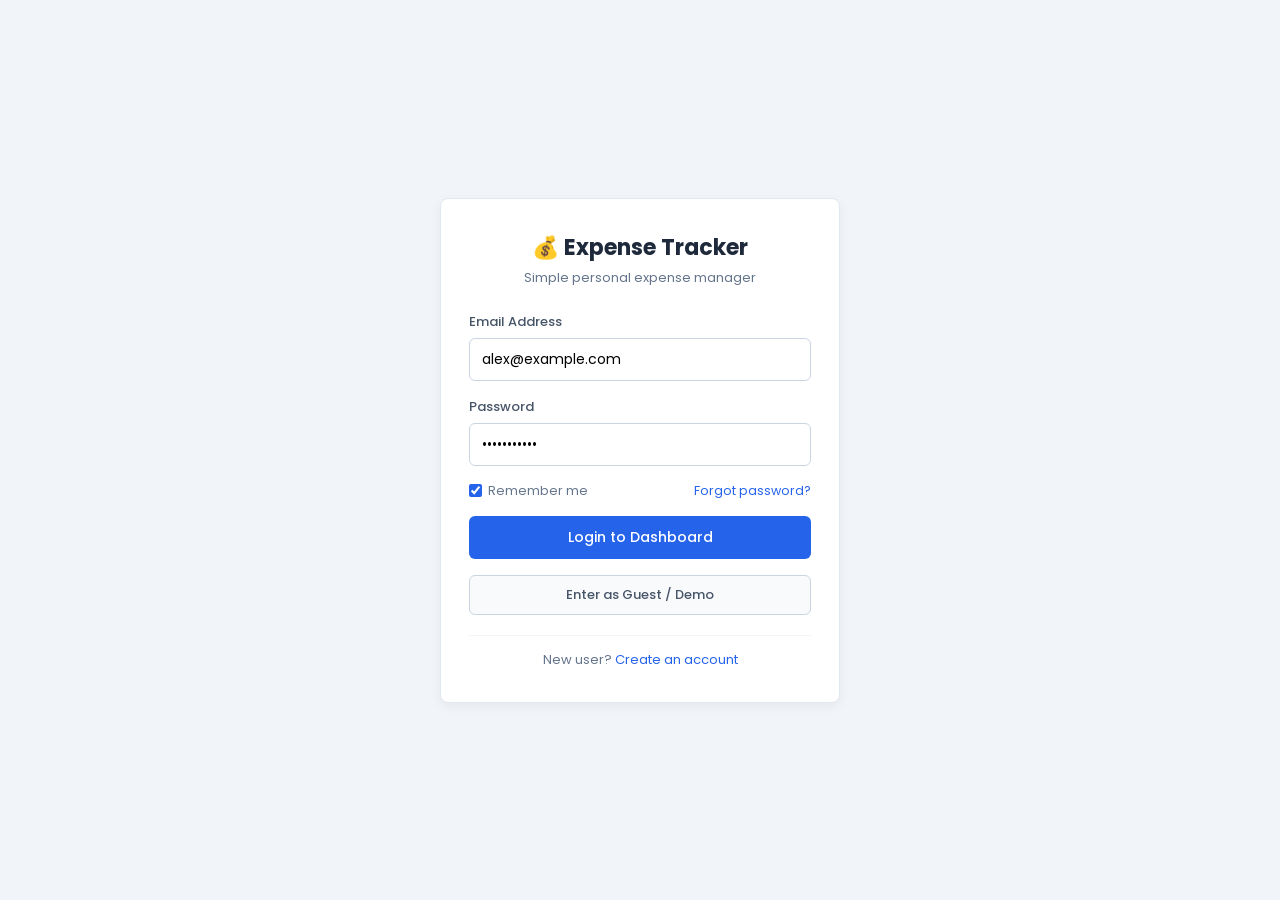
==== login.html @ 61095daa "Add files via upload" ====
<!DOCTYPE html>
<html lang="en">

<head>
    <meta charset="UTF-8">
    <meta name="viewport" content="width=device-width, initial-scale=1.0">
    <title>Expense Tracker - Login</title>
    <!-- Simple Google Font -->
    <link href="https://fonts.googleapis.com/css2?family=Poppins:wght@300;400;500;600&display=swap" rel="stylesheet">
    <!-- Separate CSS file for Login -->
    <link rel="stylesheet" href="login.css">
</head>

<body>

    <div class="login-wrapper">
        <div class="login-box">
            <!-- Header -->
            <div class="header">
                <h2>💰 Expense Tracker</h2>
                <p>Simple personal expense manager</p>
            </div>

            <!-- Login Form (Standard HTML Form, No JS file needed) -->
            <form action="index.html" method="GET" class="simple-form">
                <div class="input-field">
                    <label for="email">Email Address</label>
                    <input type="email" id="email" name="email" placeholder="user@example.com" value="alex@example.com"
                        required>
                </div>

                <div class="input-field">
                    <label for="password">Password</label>
                    <input type="password" id="password" name="password" placeholder="Enter password"
                        value="password123" required>
                </div>

                <div class="extra-row">
                    <label class="remember">
                        <input type="checkbox" checked> Remember me
                    </label>
                    <a href="#" class="link">Forgot password?</a>
                </div>

                <button type="submit" class="login-btn">Login to Dashboard</button>

                <!-- Direct link to dashboard -->
                <a href="index.html" class="guest-btn">Enter as Guest / Demo</a>
            </form>

            <!-- Registration Link -->
            <div class="footer-note">
                <p>New user? <a href="#" class="link">Create an account</a></p>
            </div>
        </div>
    </div>

</body>

</html>
---- login.css ----
/* ========================================================
   Personal Expense Tracker - Login Stylesheet (login.css)
   Clean, Minimal, Subtle and User-Friendly
   ======================================================== */

* {
    margin: 0;
    padding: 0;
    box-sizing: border-box;
    font-family: 'Poppins', sans-serif;
}

body {
    background-color: #f1f5f9;
    color: #334155;
    min-height: 100vh;
    display: flex;
    align-items: center;
    justify-content: center;
    padding: 20px;
}

/* Card Container */
.login-wrapper {
    width: 100%;
    max-width: 400px;
}

.login-box {
    background-color: #ffffff;
    border: 1px solid #e2e8f0;
    border-radius: 8px;
    padding: 32px 28px;
    box-shadow: 0 4px 12px rgba(0, 0, 0, 0.05);
}

/* Header */
.header {
    text-align: center;
    margin-bottom: 24px;
}

.header h2 {
    font-size: 22px;
    color: #1e293b;
    margin-bottom: 4px;
}

.header p {
    font-size: 13px;
    color: #64748b;
}

/* Form Fields */
.simple-form {
    display: flex;
    flex-direction: column;
    gap: 16px;
}

.input-field {
    display: flex;
    flex-direction: column;
    gap: 6px;
}

.input-field label {
    font-size: 13px;
    font-weight: 500;
    color: #475569;
}

.input-field input {
    padding: 10px 12px;
    border: 1px solid #cbd5e1;
    border-radius: 6px;
    font-size: 14px;
    outline: none;
    transition: border-color 0.2s ease, box-shadow 0.2s ease;
}

.input-field input:focus {
    border-color: #2563eb;
    box-shadow: 0 0 0 3px rgba(37, 99, 235, 0.12);
}

.input-field input:hover {
    border-color: #94a3b8;
}

/* Extra Options */
.extra-row {
    display: flex;
    justify-content: space-between;
    align-items: center;
    font-size: 12.5px;
    color: #64748b;
}

.remember {
    display: flex;
    align-items: center;
    gap: 6px;
    cursor: pointer;
}

.remember input {
    accent-color: #2563eb;
    cursor: pointer;
}

.link {
    color: #2563eb;
    text-decoration: none;
    transition: color 0.2s ease;
}

.link:hover {
    color: #1d4ed8;
    text-decoration: underline;
}

/* Buttons with Hover Effects */
.login-btn {
    background-color: #2563eb;
    color: #ffffff;
    border: none;
    padding: 11px;
    border-radius: 6px;
    font-size: 14px;
    font-weight: 500;
    cursor: pointer;
    transition: background-color 0.2s ease;
}

.login-btn:hover {
    background-color: #1d4ed8;
}

.guest-btn {
    display: block;
    text-align: center;
    background-color: #f8fafc;
    color: #475569;
    border: 1px solid #cbd5e1;
    padding: 9px;
    border-radius: 6px;
    font-size: 13px;
    font-weight: 500;
    text-decoration: none;
    transition: background-color 0.2s ease, color 0.2s ease, border-color 0.2s ease;
}

.guest-btn:hover {
    background-color: #eff6ff;
    color: #2563eb;
    border-color: #93c5fd;
}

/* Footer Note */
.footer-note {
    text-align: center;
    margin-top: 20px;
    font-size: 13px;
    color: #64748b;
    border-top: 1px solid #f1f5f9;
    padding-top: 14px;
}
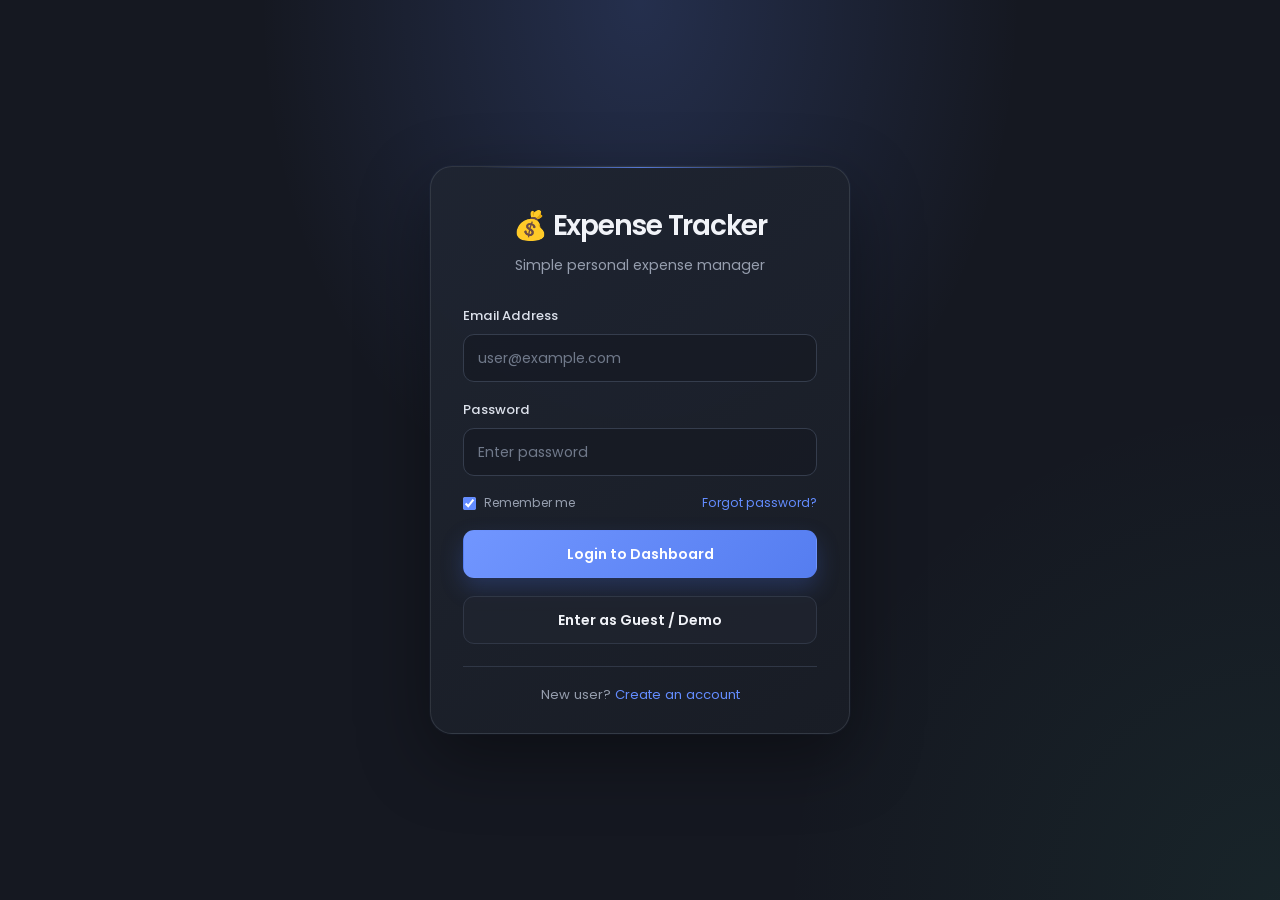
==== commit 08f1f50f: "ui update" ====
--- a/login.html
+++ b/login.html
@@ -22,17 +22,15 @@
             </div>
 
             <!-- Login Form (Standard HTML Form, No JS file needed) -->
-            <form action="index.html" method="GET" class="simple-form">
+            <form id="loginForm" action="index.html?access=granted" method="GET" class="simple-form">
                 <div class="input-field">
                     <label for="email">Email Address</label>
-                    <input type="email" id="email" name="email" placeholder="user@example.com" value="alex@example.com"
-                        required>
+                    <input type="text" id="email" placeholder="user@example.com">
                 </div>
 
                 <div class="input-field">
                     <label for="password">Password</label>
-                    <input type="password" id="password" name="password" placeholder="Enter password"
-                        value="password123" required>
+                    <input type="password" id="password" placeholder="Enter password">
                 </div>
 
                 <div class="extra-row">
@@ -45,7 +43,7 @@
                 <button type="submit" class="login-btn">Login to Dashboard</button>
 
                 <!-- Direct link to dashboard -->
-                <a href="index.html" class="guest-btn">Enter as Guest / Demo</a>
+                <a href="index.html?access=granted" class="guest-btn">Enter as Guest / Demo</a>
             </form>
 
             <!-- Registration Link -->
@@ -55,6 +53,12 @@
         </div>
     </div>
 
+    <script>
+        document.getElementById('loginForm').addEventListener('submit', function (event) {
+            event.preventDefault();
+            window.location.href = 'index.html?access=granted';
+        });
+    </script>
 </body>
 
 </html>
--- a/login.css
+++ b/login.css
@@ -1,8 +1,3 @@
-/* ========================================================
-   Personal Expense Tracker - Login Stylesheet (login.css)
-   Clean, Minimal, Subtle and User-Friendly
-   ======================================================== */
-
 * {
     margin: 0;
     padding: 0;
@@ -11,158 +6,203 @@
 }
 
 body {
-    background-color: #f1f5f9;
-    color: #334155;
     min-height: 100vh;
+    display: grid;
+    place-items: center;
+    padding: 28px 20px;
+    background:
+        radial-gradient(ellipse at 50% 0, rgba(99, 140, 255, 0.2), transparent 42%),
+        radial-gradient(circle at 100% 100%, rgba(66, 201, 154, 0.07), transparent 32%),
+        #151821;
+    color: #f1f3f8;
+}
+
+.login-wrapper {
+    width: min(100%, 420px);
+    animation: login-enter 0.55s ease both;
+}
+
+.login-box {
+    position: relative;
+    overflow: hidden;
+    background: linear-gradient(145deg, rgba(31, 37, 49, 0.98), rgba(25, 29, 38, 0.98));
+    border: 1px solid rgba(150, 158, 174, 0.18);
+    border-radius: 22px;
+    padding: 38px 32px 28px;
+    box-shadow: 0 24px 70px rgba(0, 0, 0, 0.38), 0 0 0 1px rgba(99, 140, 255, 0.04);
+}
+
+.login-box::before {
+    position: absolute;
+    top: 0;
+    left: 12%;
+    width: 76%;
+    height: 1px;
+    background: linear-gradient(90deg, transparent, rgba(99, 140, 255, 0.8), transparent);
+    content: "";
+}
+
+.header {
+    text-align: center;
+    margin-bottom: 30px;
+}
+
+.header h2 {
+    font-size: 1.75rem;
+    font-weight: 600;
+    letter-spacing: -0.045em;
+    margin-bottom: 8px;
+}
+
+.header p {
+    color: #969eae;
+    font-size: 0.88rem;
+}
+
+.simple-form {
+    display: flex;
+    flex-direction: column;
+    gap: 18px;
+}
+
+.input-field {
+    display: flex;
+    flex-direction: column;
+    gap: 8px;
+}
+
+.input-field label {
+    color: #dce1eb;
+    font-size: 0.82rem;
+    font-weight: 500;
+}
+
+.input-field input {
+    width: 100%;
+    min-height: 48px;
+    padding: 0 14px;
+    background: rgba(21, 24, 33, 0.64);
+    border: 1px solid #353d4d;
+    border-radius: 11px;
+    color: #f1f3f8;
+    font-size: 0.88rem;
+    transition: border-color 0.2s ease, box-shadow 0.2s ease, background 0.2s ease;
+}
+
+.input-field input:focus {
+    outline: none;
+    border-color: #638cff;
+    background: #1d2330;
+    box-shadow: 0 0 0 4px rgba(99, 140, 255, 0.14);
+}
+
+.input-field input::placeholder {
+    color: #70798a;
+}
+
+.extra-row {
+    display: flex;
+    align-items: center;
+    justify-content: space-between;
+    gap: 8px;
+    font-size: 0.76rem;
+    color: #969eae;
+}
+
+.remember {
+    display: inline-flex;
+    align-items: center;
+    gap: 8px;
+}
+
+.remember input {
+    accent-color: #638cff;
+}
+
+.link {
+    color: #638cff;
+    text-decoration: none;
+    transition: color 0.2s ease;
+}
+
+.link:hover {
+    color: #91adff;
+    text-decoration: underline;
+}
+
+.login-btn,
+.guest-btn {
     display: flex;
     align-items: center;
     justify-content: center;
-    padding: 20px;
-}
-
-/* Card Container */
-.login-wrapper {
-    width: 100%;
-    max-width: 400px;
-}
-
-.login-box {
-    background-color: #ffffff;
-    border: 1px solid #e2e8f0;
-    border-radius: 8px;
-    padding: 32px 28px;
-    box-shadow: 0 4px 12px rgba(0, 0, 0, 0.05);
-}
-
-/* Header */
-.header {
+    min-height: 48px;
+    padding: 0 16px;
+    border-radius: 11px;
+    border: 1px solid transparent;
+    font-weight: 600;
+    text-decoration: none;
+    font-size: 0.88rem;
+    transition: transform 0.2s ease, box-shadow 0.2s ease, border-color 0.2s ease, background 0.2s ease;
+}
+
+.login-btn {
+    background: linear-gradient(135deg, #7196ff, #557df0);
+    color: white;
+    box-shadow: 0 10px 22px rgba(70, 110, 230, 0.25);
+    cursor: pointer;
+}
+
+.login-btn:hover {
+    transform: translateY(-2px);
+    box-shadow: 0 14px 26px rgba(70, 110, 230, 0.34);
+}
+
+.guest-btn:hover {
+    transform: translateY(-1px);
+    border-color: rgba(99, 140, 255, 0.45);
+}
+
+.guest-btn {
+    background: rgba(32, 37, 48, 0.72);
+    color: #f1f3f8;
+    border-color: #303746;
+}
+
+.footer-note {
+    margin-top: 22px;
+    padding-top: 18px;
+    border-top: 1px solid #303746;
     text-align: center;
-    margin-bottom: 24px;
-}
-
-.header h2 {
-    font-size: 22px;
-    color: #1e293b;
-    margin-bottom: 4px;
-}
-
-.header p {
-    font-size: 13px;
-    color: #64748b;
-}
-
-/* Form Fields */
-.simple-form {
-    display: flex;
-    flex-direction: column;
-    gap: 16px;
-}
-
-.input-field {
-    display: flex;
-    flex-direction: column;
-    gap: 6px;
-}
-
-.input-field label {
-    font-size: 13px;
-    font-weight: 500;
-    color: #475569;
-}
-
-.input-field input {
-    padding: 10px 12px;
-    border: 1px solid #cbd5e1;
-    border-radius: 6px;
-    font-size: 14px;
-    outline: none;
-    transition: border-color 0.2s ease, box-shadow 0.2s ease;
-}
-
-.input-field input:focus {
-    border-color: #2563eb;
-    box-shadow: 0 0 0 3px rgba(37, 99, 235, 0.12);
-}
-
-.input-field input:hover {
-    border-color: #94a3b8;
-}
-
-/* Extra Options */
-.extra-row {
-    display: flex;
-    justify-content: space-between;
-    align-items: center;
-    font-size: 12.5px;
-    color: #64748b;
-}
-
-.remember {
-    display: flex;
-    align-items: center;
-    gap: 6px;
-    cursor: pointer;
-}
-
-.remember input {
-    accent-color: #2563eb;
-    cursor: pointer;
-}
-
-.link {
-    color: #2563eb;
-    text-decoration: none;
-    transition: color 0.2s ease;
-}
-
-.link:hover {
-    color: #1d4ed8;
-    text-decoration: underline;
-}
-
-/* Buttons with Hover Effects */
-.login-btn {
-    background-color: #2563eb;
-    color: #ffffff;
-    border: none;
-    padding: 11px;
-    border-radius: 6px;
-    font-size: 14px;
-    font-weight: 500;
-    cursor: pointer;
-    transition: background-color 0.2s ease;
-}
-
-.login-btn:hover {
-    background-color: #1d4ed8;
-}
-
-.guest-btn {
-    display: block;
-    text-align: center;
-    background-color: #f8fafc;
-    color: #475569;
-    border: 1px solid #cbd5e1;
-    padding: 9px;
-    border-radius: 6px;
-    font-size: 13px;
-    font-weight: 500;
-    text-decoration: none;
-    transition: background-color 0.2s ease, color 0.2s ease, border-color 0.2s ease;
-}
-
-.guest-btn:hover {
-    background-color: #eff6ff;
-    color: #2563eb;
-    border-color: #93c5fd;
-}
-
-/* Footer Note */
-.footer-note {
-    text-align: center;
-    margin-top: 20px;
-    font-size: 13px;
-    color: #64748b;
-    border-top: 1px solid #f1f5f9;
-    padding-top: 14px;
-}
+    color: #969eae;
+    font-size: 0.82rem;
+}
+
+@media (max-width: 480px) {
+    .login-box {
+        padding: 30px 22px 24px;
+    }
+
+    .header h2 {
+        font-size: 1.55rem;
+    }
+}
+
+@keyframes login-enter {
+    from {
+        opacity: 0;
+        transform: translateY(12px);
+    }
+    to {
+        opacity: 1;
+        transform: translateY(0);
+    }
+}
+
+@media (prefers-reduced-motion: reduce) {
+    *,
+    *::before,
+    *::after {
+        animation-duration: 0.01ms !important;
+        transition-duration: 0.01ms !important;
+    }
+}
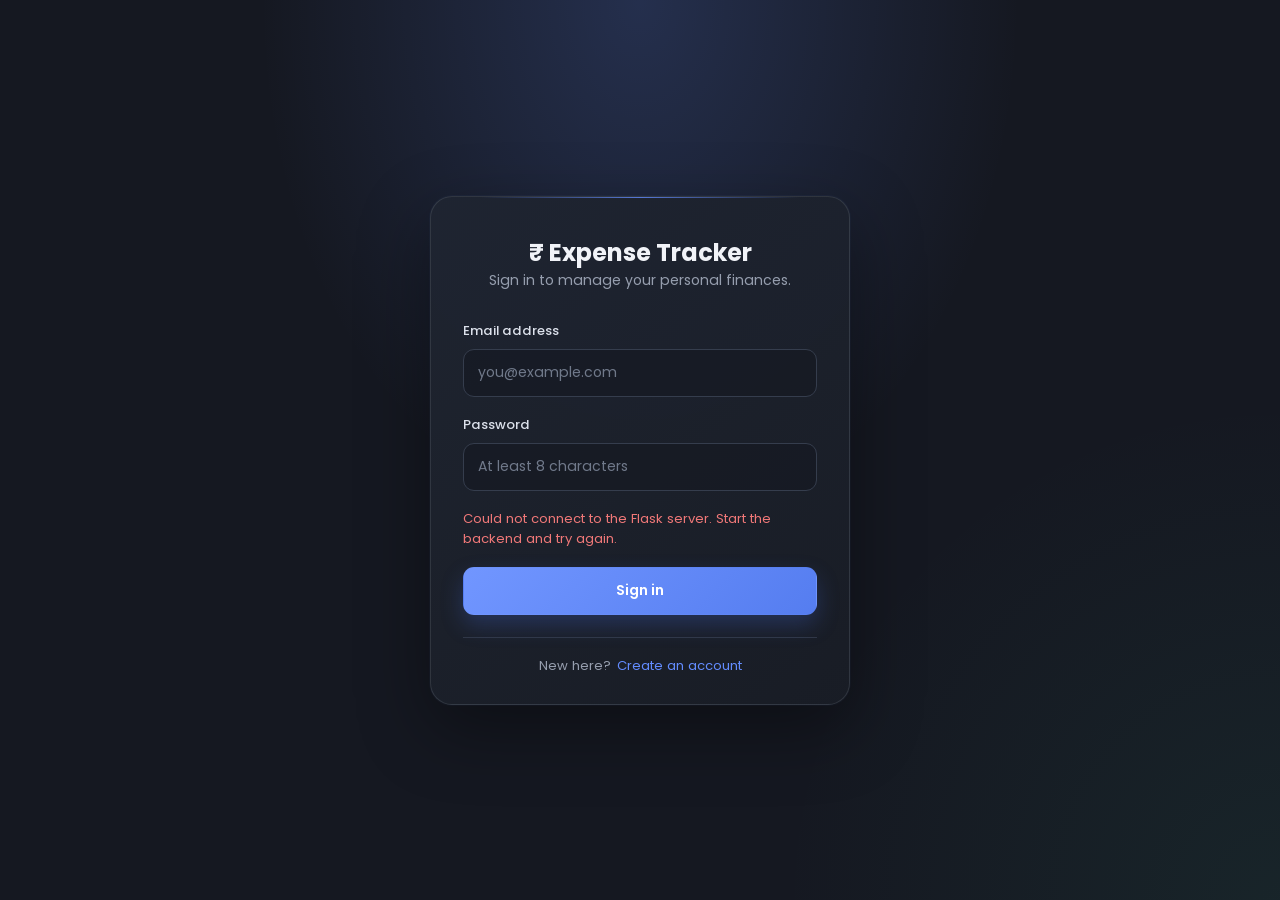
==== commit 58046719: "integration" ====
--- a/login.html
+++ b/login.html
@@ -4,61 +4,107 @@
 <head>
     <meta charset="UTF-8">
     <meta name="viewport" content="width=device-width, initial-scale=1.0">
-    <title>Expense Tracker - Login</title>
-    <!-- Simple Google Font -->
+    <title>Sign in - Expense Tracker</title>
     <link href="https://fonts.googleapis.com/css2?family=Poppins:wght@300;400;500;600&display=swap" rel="stylesheet">
-    <!-- Separate CSS file for Login -->
-    <link rel="stylesheet" href="login.css">
+    <link rel="stylesheet" href="/login.css">
 </head>
 
 <body>
+    <main class="login-wrapper">
+        <section class="login-box">
+            <header class="header">
+                <h1>₹ Expense Tracker</h1>
+                <p>Sign in to manage your personal finances.</p>
+            </header>
 
-    <div class="login-wrapper">
-        <div class="login-box">
-            <!-- Header -->
-            <div class="header">
-                <h2>💰 Expense Tracker</h2>
-                <p>Simple personal expense manager</p>
-            </div>
+            <form id="authForm" class="simple-form">
+                <div class="input-field" id="usernameField" hidden>
+                    <label for="username">Name</label>
+                    <input type="text" id="username" autocomplete="name" maxlength="100">
+                </div>
 
-            <!-- Login Form (Standard HTML Form, No JS file needed) -->
-            <form id="loginForm" action="index.html?access=granted" method="GET" class="simple-form">
                 <div class="input-field">
-                    <label for="email">Email Address</label>
-                    <input type="text" id="email" placeholder="user@example.com">
+                    <label for="email">Email address</label>
+                    <input type="email" id="email" autocomplete="email" placeholder="you@example.com" required>
                 </div>
 
                 <div class="input-field">
                     <label for="password">Password</label>
-                    <input type="password" id="password" placeholder="Enter password">
+                    <input type="password" id="password" autocomplete="current-password"
+                        placeholder="At least 8 characters" minlength="8" required>
                 </div>
 
-                <div class="extra-row">
-                    <label class="remember">
-                        <input type="checkbox" checked> Remember me
-                    </label>
-                    <a href="#" class="link">Forgot password?</a>
-                </div>
-
-                <button type="submit" class="login-btn">Login to Dashboard</button>
-
-                <!-- Direct link to dashboard -->
-                <a href="index.html?access=granted" class="guest-btn">Enter as Guest / Demo</a>
+                <p class="auth-message" id="authMessage" role="status" aria-live="polite"></p>
+                <button type="submit" class="login-btn" id="authSubmit">Sign in</button>
             </form>
 
-            <!-- Registration Link -->
-            <div class="footer-note">
-                <p>New user? <a href="#" class="link">Create an account</a></p>
-            </div>
-        </div>
-    </div>
+            <footer class="footer-note">
+                <p><span id="authPrompt">New here?</span>
+                    <button class="link-button" id="authModeToggle" type="button">Create an account</button>
+                </p>
+            </footer>
+        </section>
+    </main>
 
+    <script src="/api.js"></script>
     <script>
-        document.getElementById('loginForm').addEventListener('submit', function (event) {
+        const authForm = document.getElementById('authForm');
+        const usernameField = document.getElementById('usernameField');
+        const usernameInput = document.getElementById('username');
+        const passwordInput = document.getElementById('password');
+        const message = document.getElementById('authMessage');
+        const submitButton = document.getElementById('authSubmit');
+        const toggleButton = document.getElementById('authModeToggle');
+        let isSignup = false;
+
+        async function redirectIfSignedIn() {
+            try {
+                await apiRequest('/auth/me', { redirectOnUnauthorized: false });
+                window.location.replace('/');
+            } catch (error) {
+                if (error.status !== 401) message.textContent = error.message;
+            }
+        }
+
+        toggleButton.addEventListener('click', () => {
+            isSignup = !isSignup;
+            usernameField.hidden = !isSignup;
+            usernameInput.required = isSignup;
+            passwordInput.autocomplete = isSignup ? 'new-password' : 'current-password';
+            submitButton.textContent = isSignup ? 'Create account' : 'Sign in';
+            document.getElementById('authPrompt').textContent = isSignup ? 'Already registered?' : 'New here?';
+            toggleButton.textContent = isSignup ? 'Sign in instead' : 'Create an account';
+            message.textContent = '';
+        });
+
+        authForm.addEventListener('submit', async (event) => {
             event.preventDefault();
-            window.location.href = 'index.html?access=granted';
+            message.textContent = '';
+            submitButton.disabled = true;
+            const originalLabel = isSignup ? 'Create account' : 'Sign in';
+            submitButton.textContent = isSignup ? 'Creating account...' : 'Signing in...';
+
+            try {
+                await apiRequest(isSignup ? '/signup' : '/login', {
+                    method: 'POST',
+                    body: JSON.stringify({
+                        username: usernameInput.value.trim(),
+                        email: document.getElementById('email').value.trim(),
+                        password: passwordInput.value
+                    }),
+                    redirectOnUnauthorized: false
+                });
+                window.location.replace('/');
+            } catch (error) {
+                message.textContent = error.message;
+            } finally {
+                submitButton.disabled = false;
+                submitButton.textContent = originalLabel;
+            }
         });
+
+        redirectIfSignedIn();
     </script>
 </body>
 
-</html>+</html>
--- a/login.css
+++ b/login.css
@@ -3,6 +3,10 @@
     padding: 0;
     box-sizing: border-box;
     font-family: 'Poppins', sans-serif;
+}
+
+[hidden] {
+    display: none !important;
 }
 
 body {
@@ -130,8 +134,7 @@
     text-decoration: underline;
 }
 
-.login-btn,
-.guest-btn {
+.login-btn {
     display: flex;
     align-items: center;
     justify-content: center;
@@ -157,15 +160,9 @@
     box-shadow: 0 14px 26px rgba(70, 110, 230, 0.34);
 }
 
-.guest-btn:hover {
-    transform: translateY(-1px);
-    border-color: rgba(99, 140, 255, 0.45);
-}
-
-.guest-btn {
-    background: rgba(32, 37, 48, 0.72);
-    color: #f1f3f8;
-    border-color: #303746;
+.login-btn:disabled {
+    cursor: wait;
+    opacity: 0.7;
 }
 
 .footer-note {
@@ -177,6 +174,32 @@
     font-size: 0.82rem;
 }
 
+.footer-note p {
+    display: flex;
+    align-items: center;
+    justify-content: center;
+    gap: 6px;
+}
+
+.link-button {
+    border: 0;
+    background: none;
+    color: #638cff;
+    font: inherit;
+    cursor: pointer;
+}
+
+.link-button:hover {
+    color: #91adff;
+    text-decoration: underline;
+}
+
+.auth-message {
+    min-height: 1.25em;
+    color: #f07878;
+    font-size: 0.82rem;
+}
+
 @media (max-width: 480px) {
     .login-box {
         padding: 30px 22px 24px;
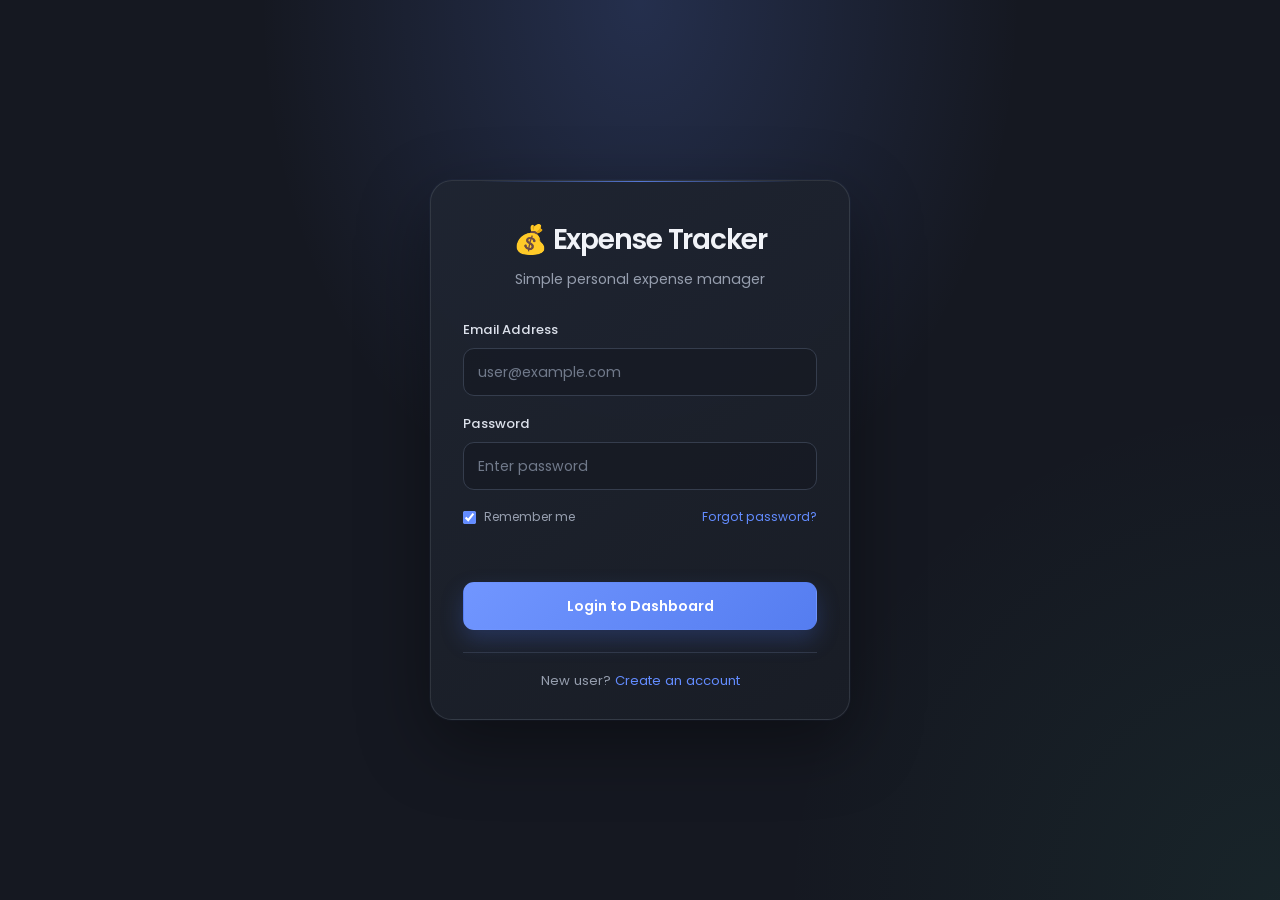
==== commit 01700430: "Integrate frontend with backend: auth, transactions, budgets, CSV import, spending summary and top-K" ====
--- a/login.html
+++ b/login.html
@@ -4,107 +4,126 @@
 <head>
     <meta charset="UTF-8">
     <meta name="viewport" content="width=device-width, initial-scale=1.0">
-    <title>Sign in - Expense Tracker</title>
+    <title>Expense Tracker - Login</title>
     <link href="https://fonts.googleapis.com/css2?family=Poppins:wght@300;400;500;600&display=swap" rel="stylesheet">
-    <link rel="stylesheet" href="/login.css">
+    <link rel="stylesheet" href="login.css">
+    <style>
+        #msg { text-align: center; font-size: 0.85rem; min-height: 20px; }
+        #msg.ok { color: #42c99a; }
+        #msg.err { color: #ff6b6b; }
+        #usernameField { display: none; }
+    </style>
 </head>
 
 <body>
-    <main class="login-wrapper">
-        <section class="login-box">
-            <header class="header">
-                <h1>₹ Expense Tracker</h1>
-                <p>Sign in to manage your personal finances.</p>
-            </header>
 
-            <form id="authForm" class="simple-form">
-                <div class="input-field" id="usernameField" hidden>
-                    <label for="username">Name</label>
-                    <input type="text" id="username" autocomplete="name" maxlength="100">
+    <div class="login-wrapper">
+        <div class="login-box">
+            <div class="header">
+                <h2>💰 Expense Tracker</h2>
+                <p id="subtitle">Simple personal expense manager</p>
+            </div>
+
+            <form id="loginForm" class="simple-form">
+                <div class="input-field" id="usernameField">
+                    <label for="username">Username</label>
+                    <input type="text" id="username" placeholder="Your name">
                 </div>
 
                 <div class="input-field">
-                    <label for="email">Email address</label>
-                    <input type="email" id="email" autocomplete="email" placeholder="you@example.com" required>
+                    <label for="email">Email Address</label>
+                    <input type="text" id="email" placeholder="user@example.com">
                 </div>
 
                 <div class="input-field">
                     <label for="password">Password</label>
-                    <input type="password" id="password" autocomplete="current-password"
-                        placeholder="At least 8 characters" minlength="8" required>
+                    <input type="password" id="password" placeholder="Enter password">
                 </div>
 
-                <p class="auth-message" id="authMessage" role="status" aria-live="polite"></p>
-                <button type="submit" class="login-btn" id="authSubmit">Sign in</button>
+                <div class="extra-row">
+                    <label class="remember">
+                        <input type="checkbox" checked> Remember me
+                    </label>
+                    <a href="#" class="link">Forgot password?</a>
+                </div>
+
+                <div id="msg"></div>
+
+                <button type="submit" class="login-btn" id="submitBtn">Login to Dashboard</button>
             </form>
 
-            <footer class="footer-note">
-                <p><span id="authPrompt">New here?</span>
-                    <button class="link-button" id="authModeToggle" type="button">Create an account</button>
-                </p>
-            </footer>
-        </section>
-    </main>
+            <div class="footer-note">
+                <p><span id="toggleText">New user?</span> <a href="#" class="link" id="toggleLink">Create an account</a></p>
+            </div>
+        </div>
+    </div>
 
-    <script src="/api.js"></script>
     <script>
-        const authForm = document.getElementById('authForm');
-        const usernameField = document.getElementById('usernameField');
-        const usernameInput = document.getElementById('username');
-        const passwordInput = document.getElementById('password');
-        const message = document.getElementById('authMessage');
-        const submitButton = document.getElementById('authSubmit');
-        const toggleButton = document.getElementById('authModeToggle');
-        let isSignup = false;
+        const API = "http://127.0.0.1:5000";
+        let mode = "login";
 
-        async function redirectIfSignedIn() {
-            try {
-                await apiRequest('/auth/me', { redirectOnUnauthorized: false });
-                window.location.replace('/');
-            } catch (error) {
-                if (error.status !== 401) message.textContent = error.message;
-            }
+        const msg = document.getElementById("msg");
+
+        function showMsg(text, ok) {
+            msg.textContent = text;
+            msg.className = ok ? "ok" : "err";
         }
 
-        toggleButton.addEventListener('click', () => {
-            isSignup = !isSignup;
-            usernameField.hidden = !isSignup;
-            usernameInput.required = isSignup;
-            passwordInput.autocomplete = isSignup ? 'new-password' : 'current-password';
-            submitButton.textContent = isSignup ? 'Create account' : 'Sign in';
-            document.getElementById('authPrompt').textContent = isSignup ? 'Already registered?' : 'New here?';
-            toggleButton.textContent = isSignup ? 'Sign in instead' : 'Create an account';
-            message.textContent = '';
+        document.getElementById("toggleLink").addEventListener("click", function (e) {
+            e.preventDefault();
+            mode = mode === "login" ? "signup" : "login";
+            const signup = mode === "signup";
+            document.getElementById("usernameField").style.display = signup ? "flex" : "none";
+            document.getElementById("submitBtn").textContent = signup ? "Create Account" : "Login to Dashboard";
+            document.getElementById("toggleText").textContent = signup ? "Already registered?" : "New user?";
+            document.getElementById("toggleLink").textContent = signup ? "Login" : "Create an account";
+            document.getElementById("subtitle").textContent = signup ? "Create your account" : "Simple personal expense manager";
+            msg.textContent = "";
         });
 
-        authForm.addEventListener('submit', async (event) => {
+        document.getElementById("loginForm").addEventListener("submit", async function (event) {
             event.preventDefault();
-            message.textContent = '';
-            submitButton.disabled = true;
-            const originalLabel = isSignup ? 'Create account' : 'Sign in';
-            submitButton.textContent = isSignup ? 'Creating account...' : 'Signing in...';
+
+            const email = document.getElementById("email").value.trim();
+            const password = document.getElementById("password").value;
+            const username = document.getElementById("username").value.trim();
+
+            if (!email || !password || (mode === "signup" && !username)) {
+                showMsg("Please fill all fields", false);
+                return;
+            }
+
+            const body = { email, password };
+            if (mode === "signup") body.username = username;
 
             try {
-                await apiRequest(isSignup ? '/signup' : '/login', {
-                    method: 'POST',
-                    body: JSON.stringify({
-                        username: usernameInput.value.trim(),
-                        email: document.getElementById('email').value.trim(),
-                        password: passwordInput.value
-                    }),
-                    redirectOnUnauthorized: false
+                const res = await fetch(API + "/" + mode, {
+                    method: "POST",
+                    headers: { "Content-Type": "application/json" },
+                    body: JSON.stringify(body)
                 });
-                window.location.replace('/');
-            } catch (error) {
-                message.textContent = error.message;
-            } finally {
-                submitButton.disabled = false;
-                submitButton.textContent = originalLabel;
+
+                let data = {};
+                try { data = await res.json(); } catch (e) {}
+
+                if (!res.ok) {
+                    showMsg(data.message || "Something went wrong (maybe email already exists)", false);
+                    return;
+                }
+
+                if (mode === "signup") {
+                    document.getElementById("toggleLink").click();
+                    showMsg("Registered successfully. Please login.", true);
+                } else {
+                    localStorage.setItem("user_id", data.user_id);
+                    localStorage.setItem("user_email", email);
+                    window.location.href = "index.html?access=granted";
+                }
+            } catch (e) {
+                showMsg("Cannot reach server. Is python app.py running?", false);
             }
         });
-
-        redirectIfSignedIn();
     </script>
 </body>
 
-</html>
+</html>
--- a/login.css
+++ b/login.css
@@ -3,10 +3,6 @@
     padding: 0;
     box-sizing: border-box;
     font-family: 'Poppins', sans-serif;
-}
-
-[hidden] {
-    display: none !important;
 }
 
 body {
@@ -134,7 +130,8 @@
     text-decoration: underline;
 }
 
-.login-btn {
+.login-btn,
+.guest-btn {
     display: flex;
     align-items: center;
     justify-content: center;
@@ -160,9 +157,15 @@
     box-shadow: 0 14px 26px rgba(70, 110, 230, 0.34);
 }
 
-.login-btn:disabled {
-    cursor: wait;
-    opacity: 0.7;
+.guest-btn:hover {
+    transform: translateY(-1px);
+    border-color: rgba(99, 140, 255, 0.45);
+}
+
+.guest-btn {
+    background: rgba(32, 37, 48, 0.72);
+    color: #f1f3f8;
+    border-color: #303746;
 }
 
 .footer-note {
@@ -174,32 +177,6 @@
     font-size: 0.82rem;
 }
 
-.footer-note p {
-    display: flex;
-    align-items: center;
-    justify-content: center;
-    gap: 6px;
-}
-
-.link-button {
-    border: 0;
-    background: none;
-    color: #638cff;
-    font: inherit;
-    cursor: pointer;
-}
-
-.link-button:hover {
-    color: #91adff;
-    text-decoration: underline;
-}
-
-.auth-message {
-    min-height: 1.25em;
-    color: #f07878;
-    font-size: 0.82rem;
-}
-
 @media (max-width: 480px) {
     .login-box {
         padding: 30px 22px 24px;
@@ -228,4 +205,4 @@
         animation-duration: 0.01ms !important;
         transition-duration: 0.01ms !important;
     }
-}
+}
